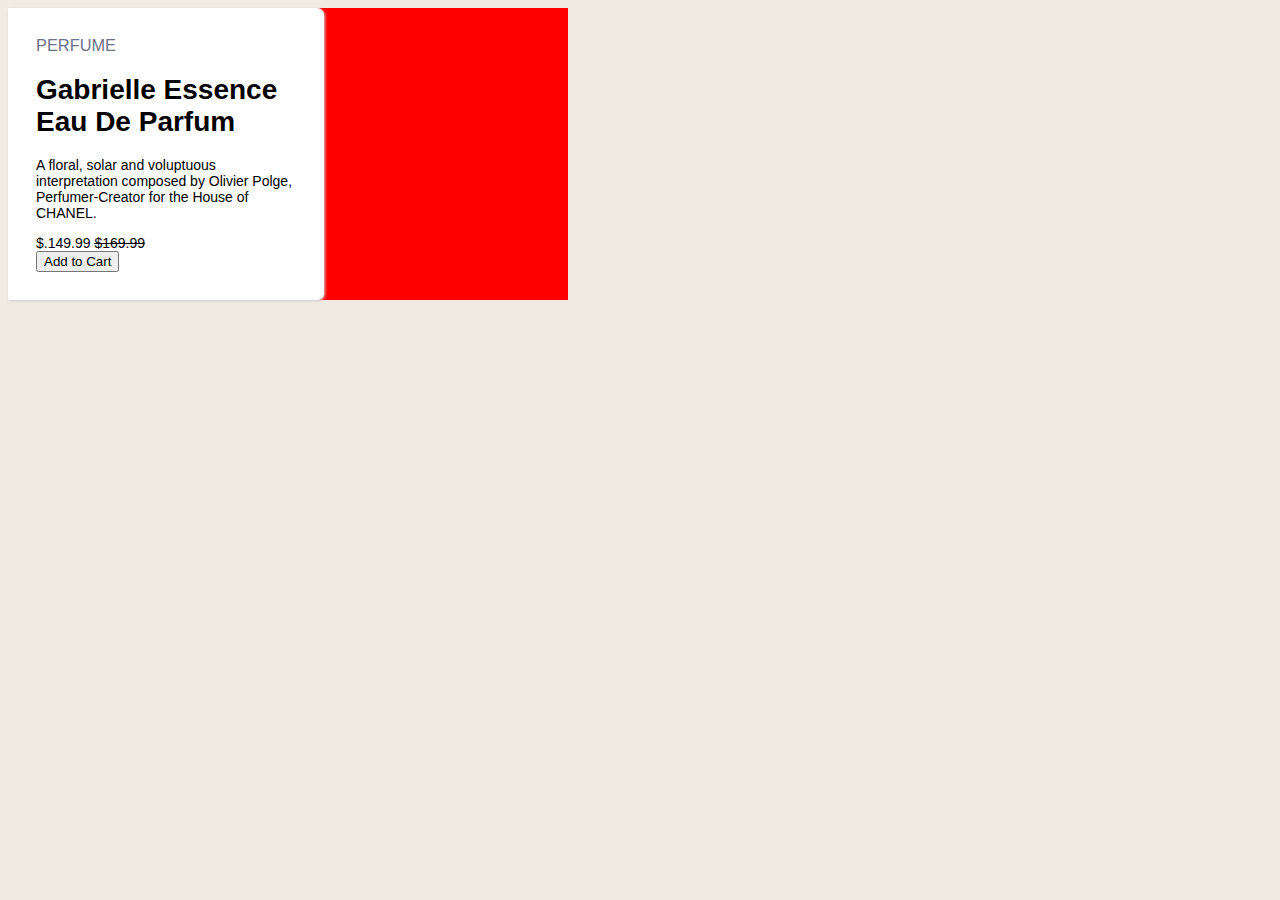
==== Semana 2/Día 02-reto/index.html @ 9b0469d4 "Actualizando carpetas miércoles 14-06-23" ====
<!DOCTYPE html>
<html lang="en">
<head>
  <meta charset="UTF-8">
  <meta name="viewport" content="width=device-width, initial-scale=1.0">
  <title>Document</title>
  <link rel="stylesheet" href="./styles.css">
</head>
<body>
  <main>
    <section class="photo"></section>
    <section class="content">
      <h3>perfume</h3>
      <h1>Gabrielle Essence Eau De Parfum</h1>
      <p>A floral, solar and voluptuous interpretation composed by Olivier Polge, 
        Perfumer-Creator for the House of CHANEL.</p>
      <div>
        <span>$.149.99</span>
        <s>$169.99</s>
      </div>
      <button>Add to Cart</button>
    </section>


  </main>
</body>
</html>
---- Semana 2/Día 02-reto/styles.css ----
@import url('https://fonts.googleapis.com/css2?family=Fraunces:wght@700&family=Montserrat:wght@500;700&display=swap');

body {
  background-color: hsl(30, 38%, 92%);
  font-size: 14px;
  font-family:'Monserrat', sans-serif;
  heigth: 100vh;
}

main {
  width: 560px;
  background-color:  red; */
  display: flex;
}

.photo {
    background-color: greenyellow; */
    width: 300px;
    background-image: url(./images/image-product-desktop.jpg);
    background-repeat: no-repeat;
    background-size: cover;
    border-radius: 7px 0 0 7px;
}

.content {
    background-color: hsl(0, 0%, 100%);
    width: 260px;
    padding: 28px;
    border-radius: 0 7px 7px 0;
    box-shadow: 1px 1px 3px #ccc;
}

.content h3 {
    text-transform: uppercase;
    font-weight: 500;
    color: hsl(228, 12%, 48%);
    margin: 0;
}

.content hl {
    font-family: "Fraunces"; sans-serif;
    font-weight: 700;
    font-size: 32px;
    color: hsl(228, 12%, 48%)

}
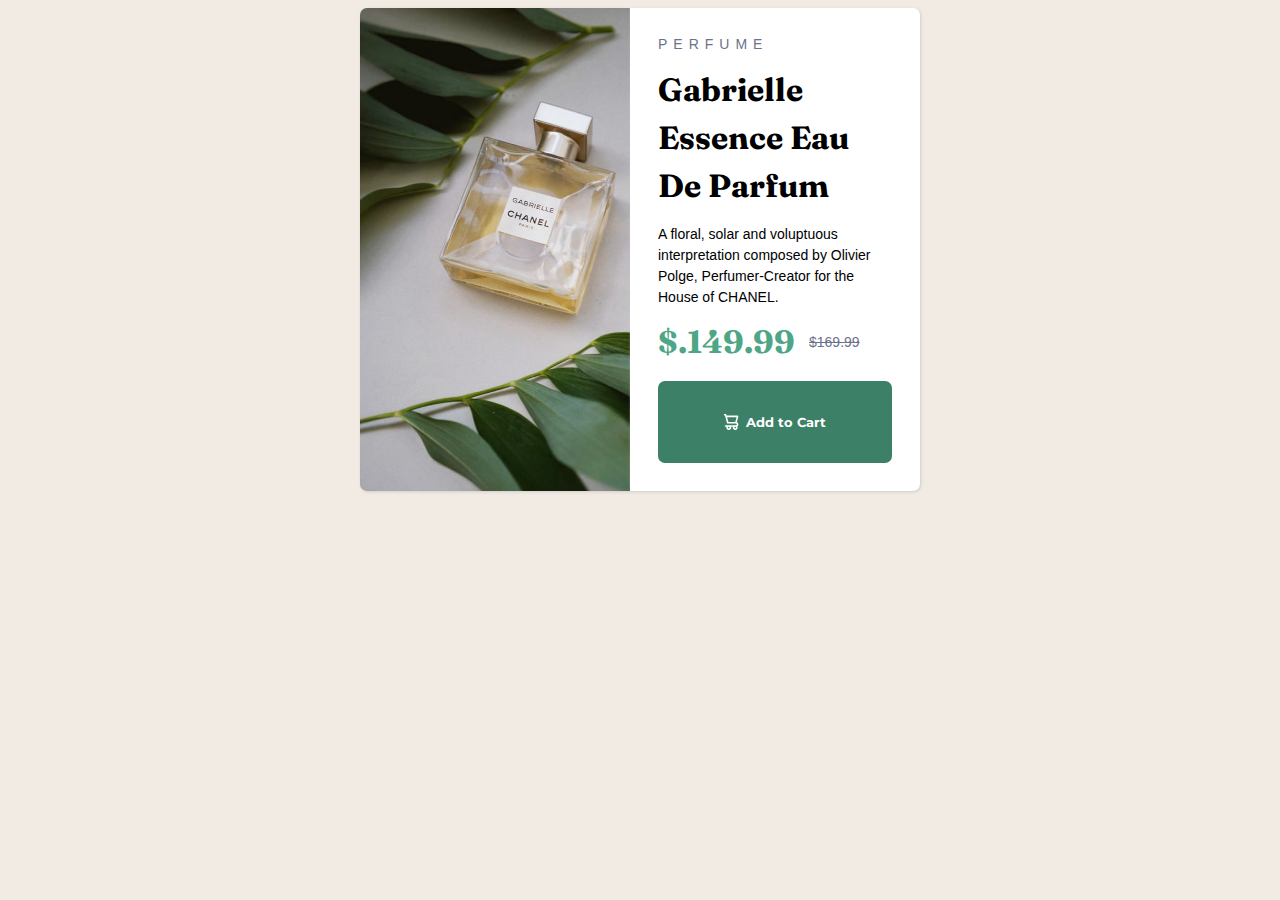
==== commit b756a93a: "Finalizando reto1" ====
--- a/Semana 2/Día 02-reto/index.html
+++ b/Semana 2/Día 02-reto/index.html
@@ -12,16 +12,16 @@
     <section class="content">
       <h3>perfume</h3>
       <h1>Gabrielle Essence Eau De Parfum</h1>
-      <p>A floral, solar and voluptuous interpretation composed by Olivier Polge, 
-        Perfumer-Creator for the House of CHANEL.</p>
+      <p>A floral, solar and voluptuous interpretation composed by Olivier Polge, Perfumer-Creator for the House of CHANEL.</p>
       <div>
         <span>$.149.99</span>
         <s>$169.99</s>
       </div>
-      <button>Add to Cart</button>
+      <button>
+        <img src="./images/icon-cart.svg" />
+        Add to Cart
+      </button>
     </section>
-
-
   </main>
 </body>
 </html>--- a/Semana 2/Día 02-reto/styles.css
+++ b/Semana 2/Día 02-reto/styles.css
@@ -5,21 +5,26 @@
   font-size: 14px;
   font-family:'Monserrat', sans-serif;
   heigth: 100vh;
+  display: flex;
+  justify-content: center;
+  align-items: center;
 }
 
 main {
   width: 560px;
-  background-color:  red; */
+  /* background-color: red; */
   display: flex;
+  min-height: 400px;
 }
 
 .photo {
-    background-color: greenyellow; */
+    /* background-color: greenyellow, */
     width: 300px;
     background-image: url(./images/image-product-desktop.jpg);
     background-repeat: no-repeat;
     background-size: cover;
     border-radius: 7px 0 0 7px;
+    box-shadow: 1px 1px 3px #ccc;
 }
 
 .content {
@@ -33,14 +38,62 @@
 .content h3 {
     text-transform: uppercase;
     font-weight: 500;
+    font-size: 14px;
     color: hsl(228, 12%, 48%);
     margin: 0;
+    letter-spacing: 6px;
 }
 
-.content hl {
-    font-family: "Fraunces"; sans-serif;
+.content h1 {
+    font-family: "Fraunces", sans-serif;
     font-weight: 700;
     font-size: 32px;
-    color: hsl(228, 12%, 48%)
+    color: hsl(212, 21%, 14px);
+    margin-top: 14px;
+    margin-bottom: 14px;
+    line-height: 1.5;
+}
 
+.content p {
+  color: hsl(228, 12%, 48%));
+  font-weight: 500;
+  line-height: 1.5;
+}
+
+.content div {
+  display: flex;
+  gap: 14px;
+  align-items: center;
+}
+
+.content span {
+  font-family: "Fraunces", sans-serif;
+  font-size: 32px;
+  font-weight: 700;
+  color: hsl(158, 36%, 48%);
+}
+
+.content s {
+  color: hsl(228, 12%, 48%);
+}
+
+.content button {
+  /* fonte-family: inherit; */
+  font-family: "Montserrat", sans-serif;
+  font-weight: 700;
+  background-color: hsl(158, 36%, 37%);
+  border: 0;
+  color: hsl(0, 0%, 100%);
+  width: 100%;
+  padding: 14%;
+  border-radius: 7px;
+  margin-top: 20px;
+  display: flex;
+  justify-content: center;
+  gap: 7px;
+  cursor: pointer;
+}
+
+.content button:hover {
+  background-color: hsl(158, 35%, 44%);
 }